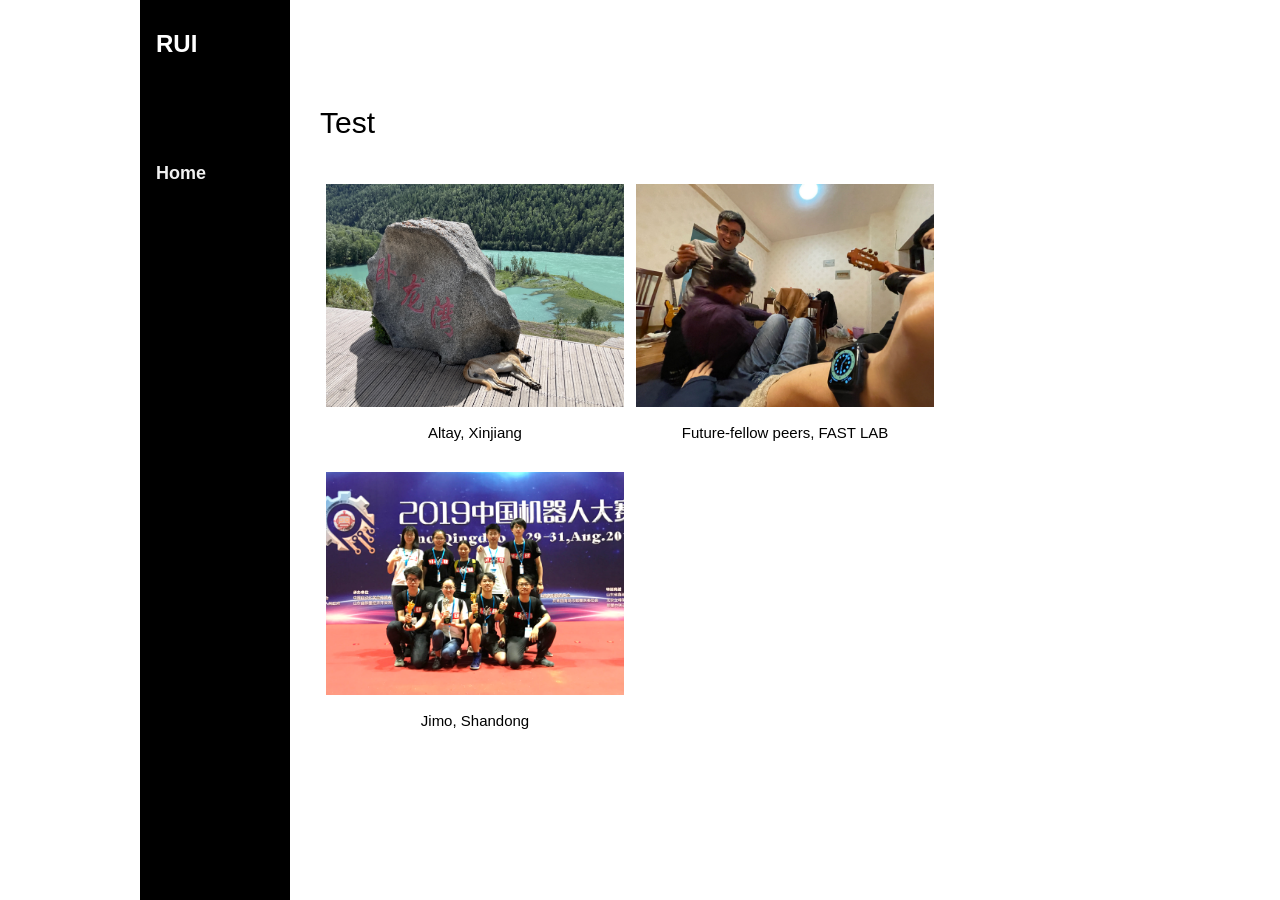
==== interests.html @ 39aa8a1a "Gallery xinjiang_dog corr" ====
<!DOCTYPE html>
<html xmlns="http://www.w3.org/1999/xhtml" xml:lang="en">

<head>

  <title>Rui Jin's Homepage</title>

  <meta charset="UTF-8">
  <meta name="viewport" content="width=device-width, initial-scale=1">
  <meta http-equiv="Content-Type" content="text/html; charset=UTF-8">
  <meta name="description" content="Yunhe Wang is currently a senior researcher at Huawei Noah's Ark Lab">
  <meta name="keywords" content="Rui Jin, 金锐, ruijin, jinrui, Robotics, ZJU, FAST Lab, UAV">
  <meta name="author" content="Rui Jin" />

  <link rel="stylesheet" href="w3.css">

  <style>
  .w3-sidebar a {font-family: "Roboto", sans-serif}
  body,h1,h2,h3,h4,h5,h6,.w3-wide {font-family: "Montserrat", sans-serif;}
  </style>

  <link rel="icon" type="image/png" href="images/icons.png">
  
  <style>
    div.gallery {
      margin: 5px;
      border: 1px solid #ffffff;
      float: left;
      width: 300px;
    }
    
    div.gallery:hover {
      border: 1px solid #ffffff;
    }
    
    div.gallery img {
      width: 100%;
      height: auto;
    }
    
    div.desc {
      padding: 15px;
      text-align: center;
    }
    </style>

</head>




<body class="w3-content" style="max-width:1000px">

<!-- !Sidebar/menu -->

<nav class="w3-sidebar w3-bar-block w3-black w3-collapse w3-top w3-right" style="z-index:3;width:150px" id="mySidebar">
  <div class="w3-container w3-display-container w3-padding-16">
    <h3><b>RUI</b></h3>
  </div>
  <div class="w3-padding-64 w3-text-light-grey w3-large" style="font-weight:bold">
    <a href="index.html" class="w3-bar-item w3-button">Home</a>
  </div>
</nav>

<!-- Top menu on small screens -->
<header class="w3-bar w3-top w3-hide-large w3-black w3-xlarge">
  <div class="w3-bar-item w3-padding-24">RUI</div>
  <a href="javascript:void(0)" class="w3-bar-item w3-button w3-padding-24 w3-right"  style="font-stretch: extra-expanded;" onclick="w3_open()"><b>≡</b></a>
  </div>
</header>

<!-- Overlay effect when opening sidebar on small screens -->
<div class="w3-overlay w3-hide-large" onclick="w3_close()" style="cursor:pointer" title="close side menu" id="myOverlay"></div>

<!-- !Pics -->



<div style="margin-left:180px;margin-top:100px">
  <h2>Test</h2>

  <br>

  <!-- <div class="w3-container w3-padding-32" >
    <img src="images/Gallery/xinjiang_dog.jpg" width="500px"/>

    <div style="position:relative; z-index:2; left:10px; top:10px">Altay, Xinjiang</div>  
  </div> -->

  <div class="gallery">
    <a target="_blank" href="images/Gallery/xinjiang_dog_new.jpg">
      <img src="images/Gallery/xinjiang_dog_new.jpg" alt="Wolong Bay" width="400" height="400">
    </a>
    <div class="desc">Altay, Xinjiang</div>
  </div>

  <div class="gallery">
    <a target="_blank" href="images/Gallery/fellow_peers2.jpg">
      <img src="images/Gallery/fellow_peers2.jpg" alt="Future-fellow Peers" width="400" height="400">
    </a>
    <div class="desc">Future-fellow peers, FAST LAB</div>
  </div>

  <div class="gallery">
    <a target="_blank" href="images/Gallery/robot_competition.png">
      <img src="images/Gallery/robot_competition.png" alt="Robot Competition" width="400" height="400">
    </a>
    <div class="desc">Jimo, Shandong</div>
  </div>

  <!-- <img src="images/Gallery/fellow_peers.jpg" width="500px"/>

  <div style="position:relative; z-index:2; left:10px; top:10px">Future-fellow peers, FAST LAB, Huzhou</div> -->


</div>


<script>
// Accordion 
function myAccFunc() {
  var x = document.getElementById("demoAcc");
  if (x.className.indexOf("w3-show") == -1) {
    x.className += " w3-show";
  } else {
    x.className = x.className.replace(" w3-show", "");
  }
}

// Click on the "Jeans" link on page load to open the accordion for demo purposes
document.getElementById("myBtn").click();


// Open and close sidebar
function w3_open() {
  document.getElementById("mySidebar").style.display = "block";
  document.getElementById("myOverlay").style.display = "block";
}
 
function w3_close() {
  document.getElementById("mySidebar").style.display = "none";
  document.getElementById("myOverlay").style.display = "none";
}
</script>

</body>
</html>
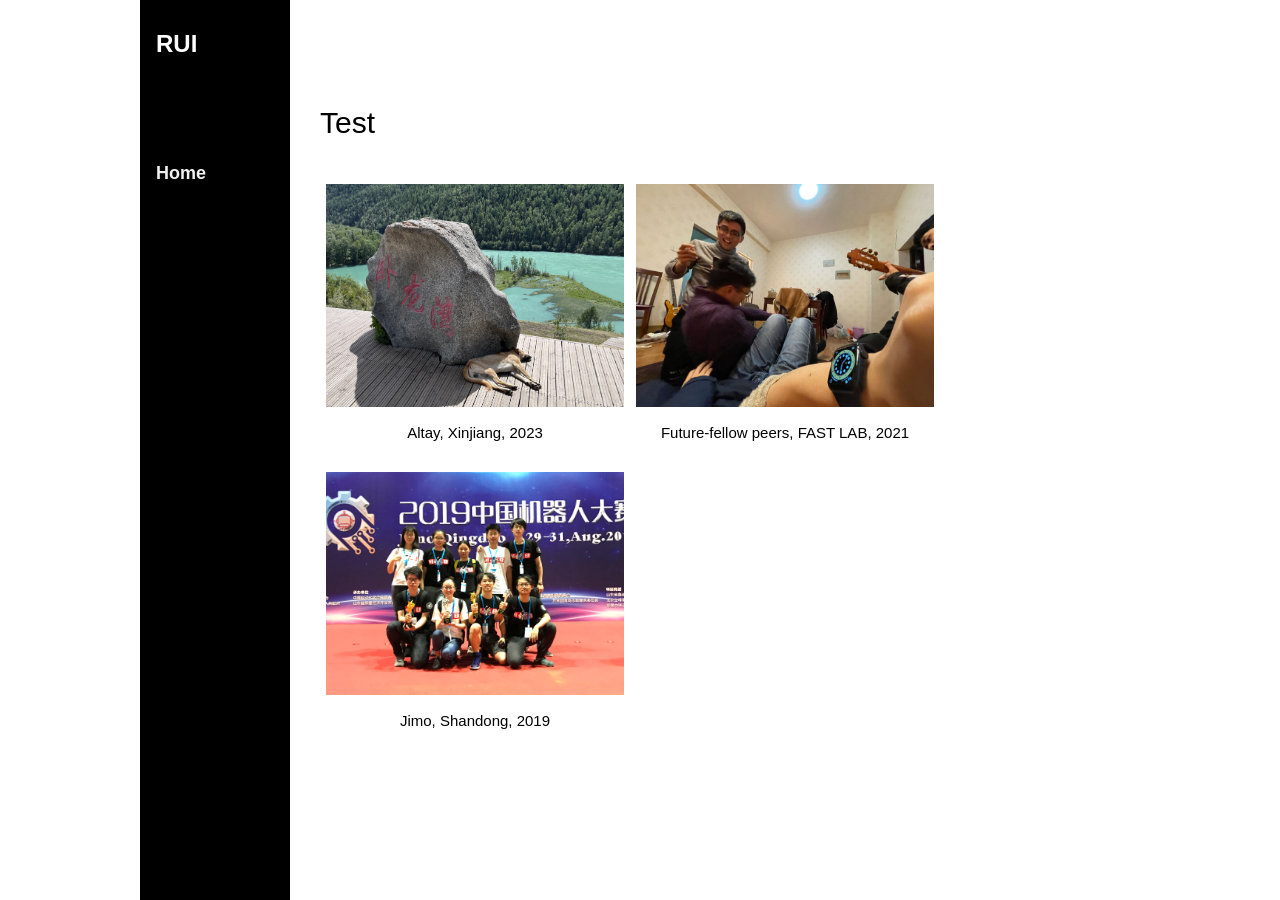
==== commit aeaf82a7: "Gallery time added" ====
--- a/interests.html
+++ b/interests.html
@@ -92,21 +92,21 @@
     <a target="_blank" href="images/Gallery/xinjiang_dog_new.jpg">
       <img src="images/Gallery/xinjiang_dog_new.jpg" alt="Wolong Bay" width="400" height="400">
     </a>
-    <div class="desc">Altay, Xinjiang</div>
+    <div class="desc">Altay, Xinjiang, 2023</div>
   </div>
 
   <div class="gallery">
     <a target="_blank" href="images/Gallery/fellow_peers2.jpg">
       <img src="images/Gallery/fellow_peers2.jpg" alt="Future-fellow Peers" width="400" height="400">
     </a>
-    <div class="desc">Future-fellow peers, FAST LAB</div>
+    <div class="desc">Future-fellow peers, FAST LAB, 2021</div>
   </div>
 
   <div class="gallery">
     <a target="_blank" href="images/Gallery/robot_competition.png">
       <img src="images/Gallery/robot_competition.png" alt="Robot Competition" width="400" height="400">
     </a>
-    <div class="desc">Jimo, Shandong</div>
+    <div class="desc">Jimo, Shandong, 2019</div>
   </div>
 
   <!-- <img src="images/Gallery/fellow_peers.jpg" width="500px"/>
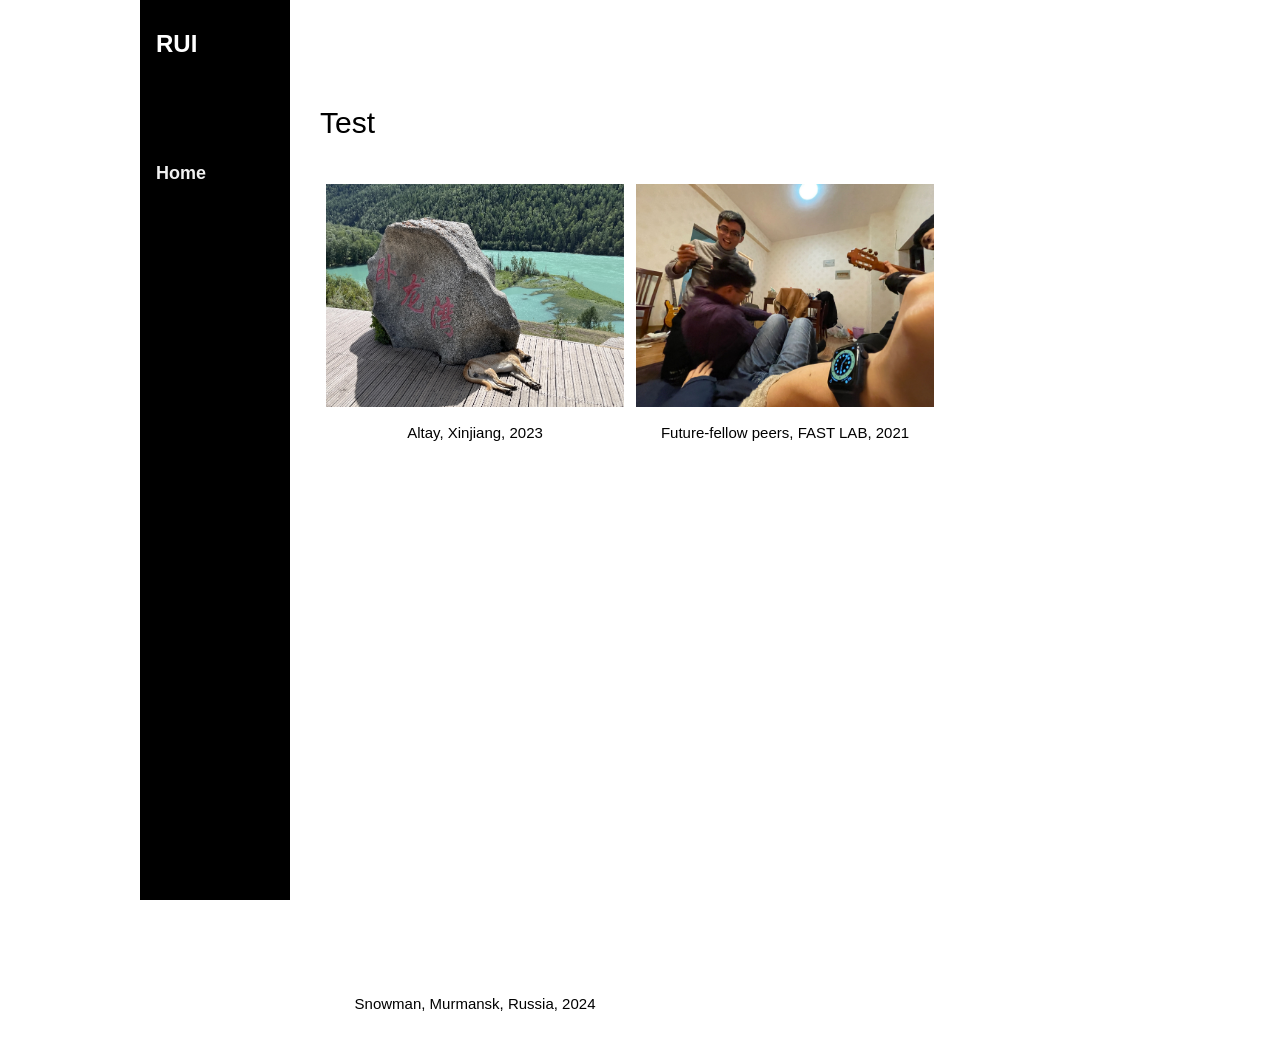
==== commit 3b20cb23: "add snowman" ====
--- a/interests.html
+++ b/interests.html
@@ -102,11 +102,21 @@
     <div class="desc">Future-fellow peers, FAST LAB, 2021</div>
   </div>
 
-  <div class="gallery">
+  <!-- <div class="gallery">
     <a target="_blank" href="images/Gallery/robot_competition.png">
       <img src="images/Gallery/robot_competition.png" alt="Robot Competition" width="400" height="400">
     </a>
     <div class="desc">Jimo, Shandong, 2019</div>
+  </div> -->
+
+  <div class="gallery">
+
+    <iframe src="https://lumalabs.ai/embed/b64cd634-aa9d-48ad-82da-a6e577165acf?mode=sparkles&background=%23ffffff&color=%23000000&showTitle=true&loadBg=true&logoPosition=bottom-left&infoPosition=bottom-right&cinematicVideo=undefined&showMenu=false" 
+            width="610" height="500" frameborder="0" title="luma embed" style="border: none;"></iframe>
+
+    <div class="desc">Snowman, Murmansk, Russia, 2024</div>
+
+
   </div>
 
   <!-- <img src="images/Gallery/fellow_peers.jpg" width="500px"/>
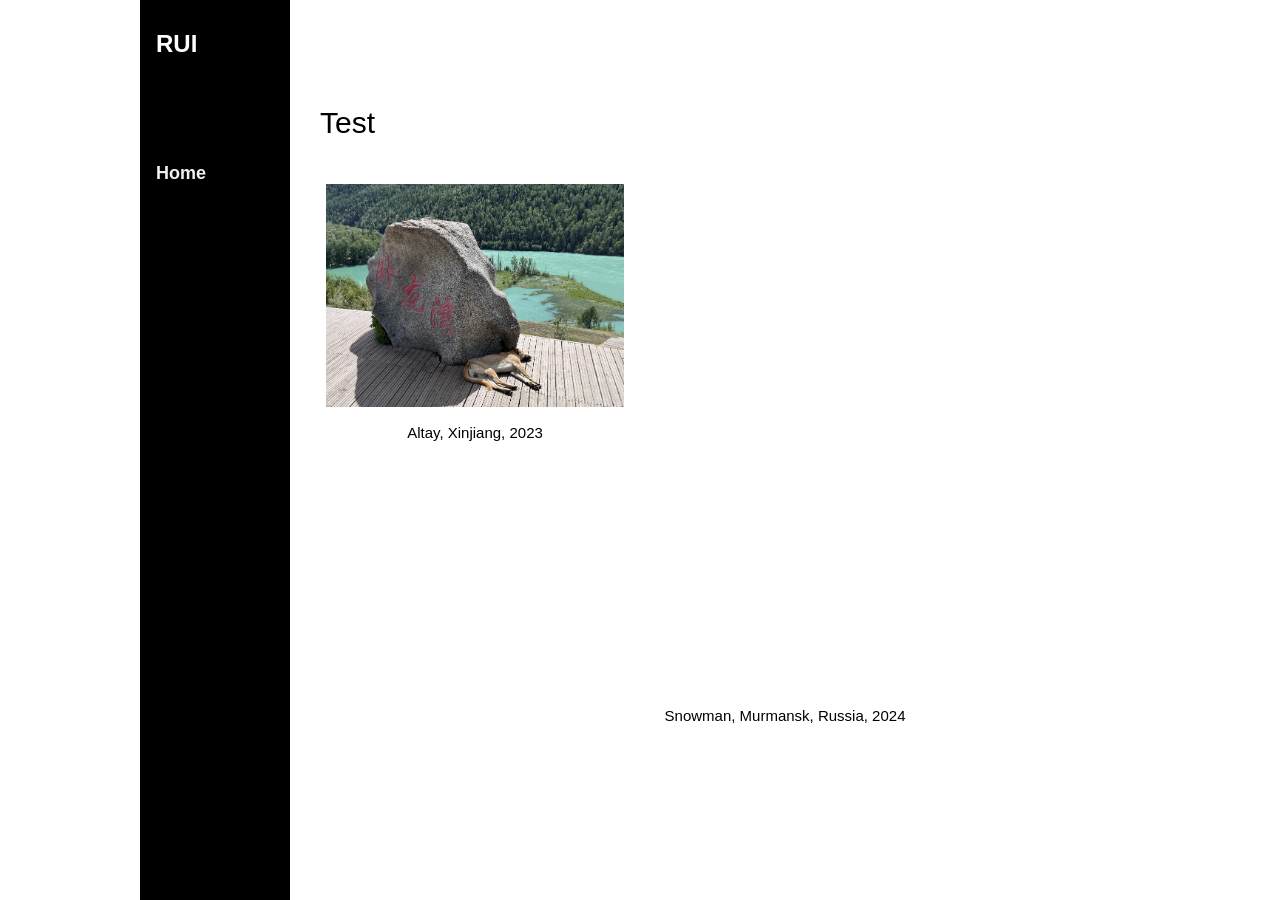
==== commit f4c60f61: "remove some pics" ====
--- a/interests.html
+++ b/interests.html
@@ -95,12 +95,12 @@
     <div class="desc">Altay, Xinjiang, 2023</div>
   </div>
 
-  <div class="gallery">
+  <!-- <div class="gallery">
     <a target="_blank" href="images/Gallery/fellow_peers2.jpg">
       <img src="images/Gallery/fellow_peers2.jpg" alt="Future-fellow Peers" width="400" height="400">
     </a>
     <div class="desc">Future-fellow peers, FAST LAB, 2021</div>
-  </div>
+  </div> -->
 
   <!-- <div class="gallery">
     <a target="_blank" href="images/Gallery/robot_competition.png">
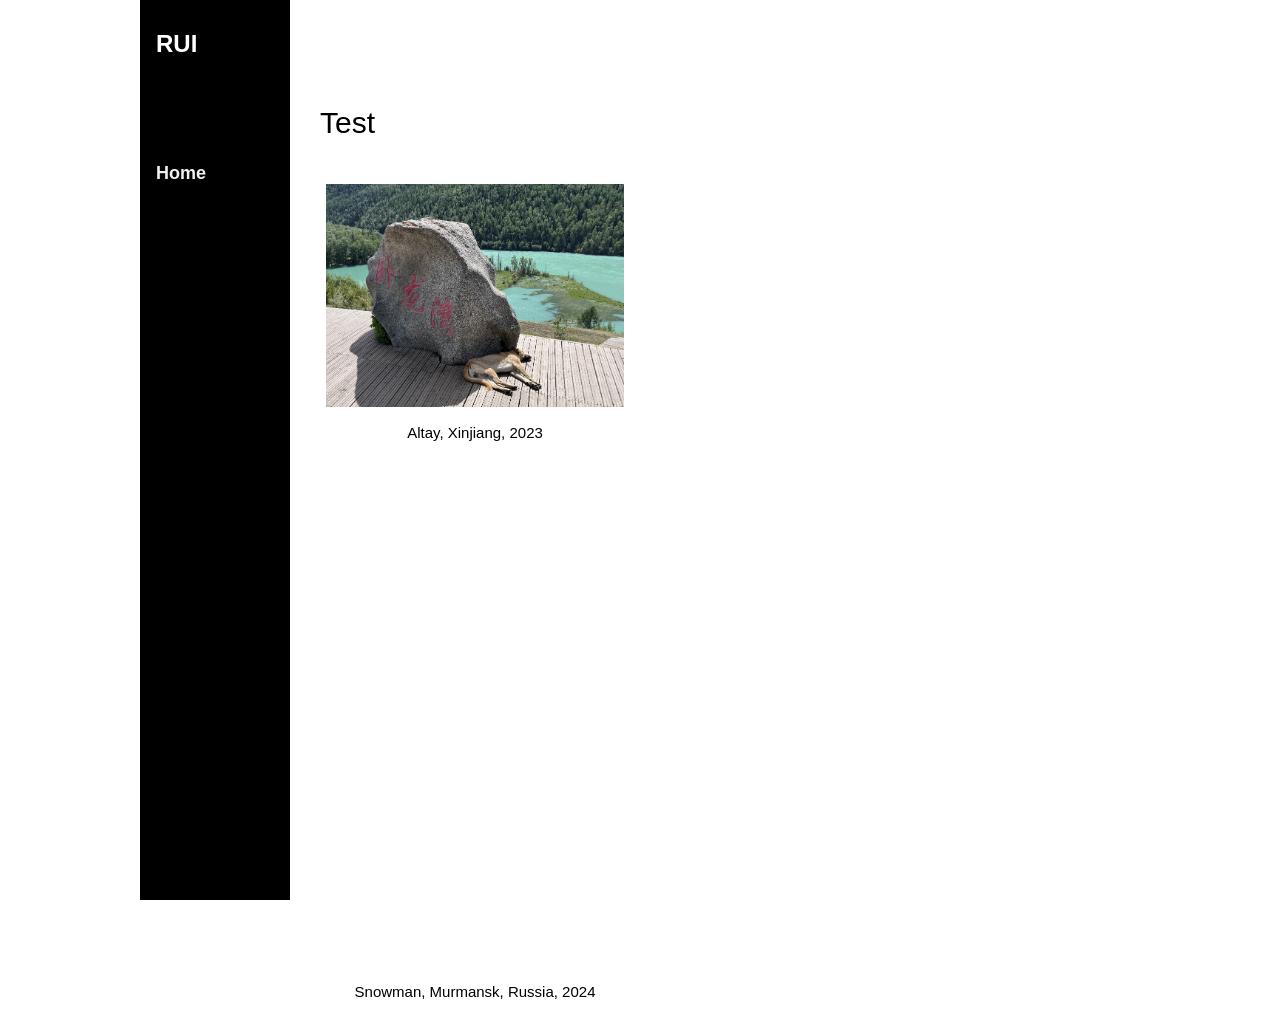
==== commit 04cfb978: "update UI" ====
--- a/interests.html
+++ b/interests.html
@@ -93,6 +93,12 @@
       <img src="images/Gallery/xinjiang_dog_new.jpg" alt="Wolong Bay" width="400" height="400">
     </a>
     <div class="desc">Altay, Xinjiang, 2023</div>
+
+    <iframe src="https://lumalabs.ai/embed/b64cd634-aa9d-48ad-82da-a6e577165acf?mode=sparkles&background=%23ffffff&color=%23000000&showTitle=true&loadBg=true&logoPosition=bottom-left&infoPosition=bottom-right&cinematicVideo=undefined&showMenu=false" 
+            width="600" height="500" frameborder="0" title="luma embed" style="border: none;"></iframe>
+
+    <div class="desc">Snowman, Murmansk, Russia, 2024</div>
+
   </div>
 
   <!-- <div class="gallery">
@@ -109,15 +115,6 @@
     <div class="desc">Jimo, Shandong, 2019</div>
   </div> -->
 
-  <div class="gallery">
-
-    <iframe src="https://lumalabs.ai/embed/b64cd634-aa9d-48ad-82da-a6e577165acf?mode=sparkles&background=%23ffffff&color=%23000000&showTitle=true&loadBg=true&logoPosition=bottom-left&infoPosition=bottom-right&cinematicVideo=undefined&showMenu=false" 
-            width="610" height="500" frameborder="0" title="luma embed" style="border: none;"></iframe>
-
-    <div class="desc">Snowman, Murmansk, Russia, 2024</div>
-
-
-  </div>
 
   <!-- <img src="images/Gallery/fellow_peers.jpg" width="500px"/>
 
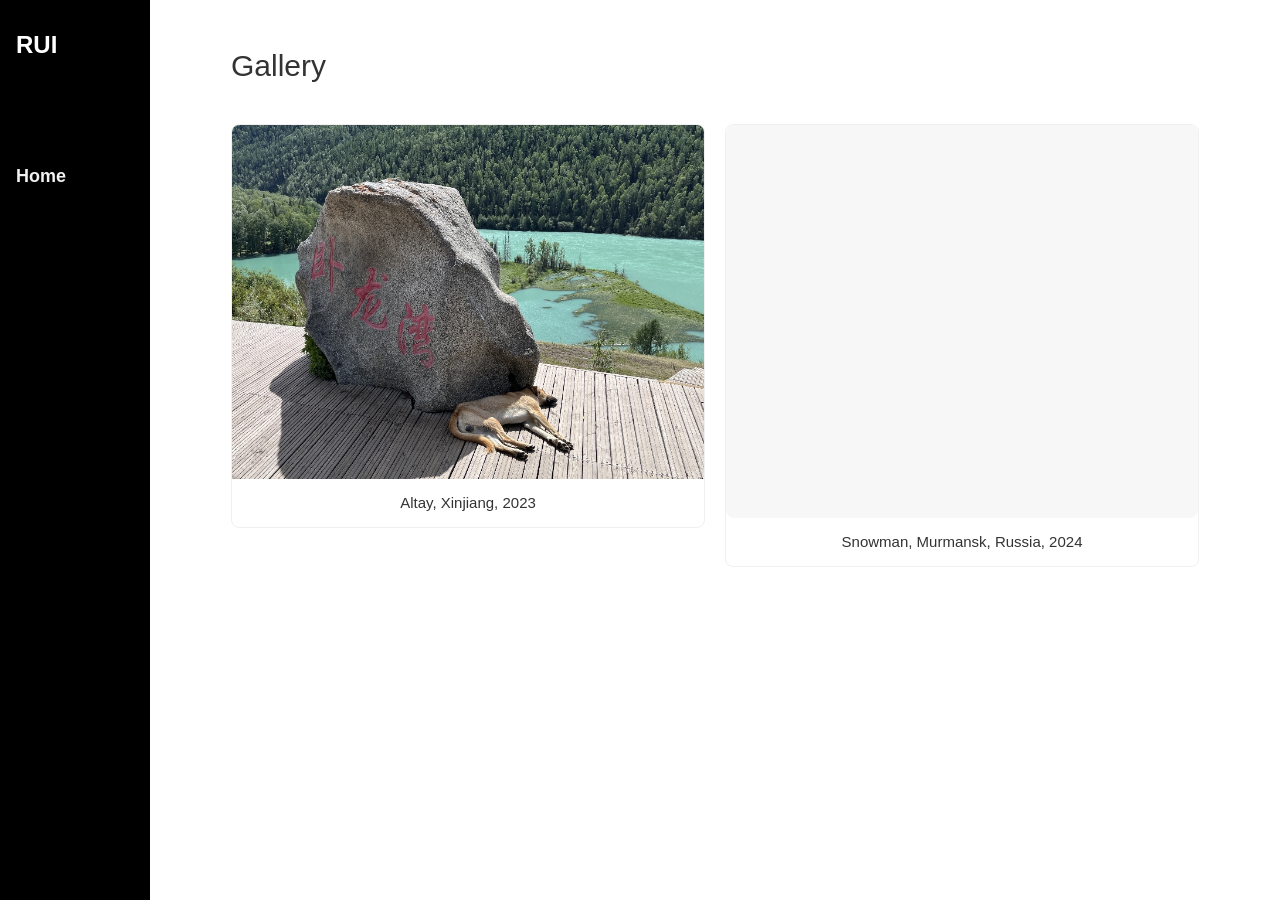
==== commit 9bf86c49: "Implement structural updates and optimizations across multiple modules" ====
--- a/interests.html
+++ b/interests.html
@@ -16,45 +16,76 @@
   <link rel="stylesheet" href="w3.css">
 
   <style>
-  .w3-sidebar a {font-family: "Roboto", sans-serif}
-  body,h1,h2,h3,h4,h5,h6,.w3-wide {font-family: "Montserrat", sans-serif;}
+    * { box-sizing: border-box; }
+    body, h1, h2, h3, h4, h5, h6, .w3-wide { font-family: "Montserrat", sans-serif; }
+    .w3-sidebar a { font-family: "Roboto", sans-serif; }
+    body { color: #333; line-height: 1.6; overflow-x: hidden; }
+    a { text-decoration: none; transition: opacity 0.2s ease; }
+    a:hover { opacity: 0.7; }
+    .main-content-wrapper { margin-left: 150px; }
+    .gallery-content { max-width: 1000px; width: 100%; margin: 0 auto; }
+    .gallery-grid {
+      display: grid;
+      grid-template-columns: repeat(auto-fit, minmax(260px, 1fr));
+      gap: 20px;
+      align-items: start;
+    }
+    .gallery {
+      border: 1px solid #f0f0f0;
+      border-radius: 8px;
+      overflow: hidden;
+      background: #fff;
+    }
+    .gallery img {
+      display: block;
+      width: 100%;
+      height: auto;
+    }
+    .media-frame {
+      position: relative;
+      width: 100%;
+      aspect-ratio: 6 / 5;
+      overflow: hidden;
+      border-radius: 8px;
+      background: #f7f7f7;
+    }
+    .media-frame iframe {
+      position: absolute;
+      inset: 0;
+      width: 100%;
+      height: 100%;
+      border: 0;
+    }
+    .desc {
+      padding: 12px 14px;
+      text-align: center;
+    }
+
+    @media screen and (max-width: 992px) {
+      .main-content-wrapper { margin-left: 0 !important; }
+      .w3-sidebar { display: none; }
+    }
+
+    @media screen and (max-width: 700px) {
+      .w3-container { padding-left: 18px; padding-right: 18px; }
+      .w3-main { max-width: 100vw; overflow-x: hidden; }
+      h2 { font-size: 1.6rem; }
+      .gallery-grid { grid-template-columns: 1fr; gap: 16px; }
+    }
   </style>
 
   <link rel="icon" type="image/png" href="images/icons.png">
-  
-  <style>
-    div.gallery {
-      margin: 5px;
-      border: 1px solid #ffffff;
-      float: left;
-      width: 300px;
-    }
-    
-    div.gallery:hover {
-      border: 1px solid #ffffff;
-    }
-    
-    div.gallery img {
-      width: 100%;
-      height: auto;
-    }
-    
-    div.desc {
-      padding: 15px;
-      text-align: center;
-    }
-    </style>
 
 </head>
 
 
 
 
-<body class="w3-content" style="max-width:1000px">
+<body>
 
 <!-- !Sidebar/menu -->
 
-<nav class="w3-sidebar w3-bar-block w3-black w3-collapse w3-top w3-right" style="z-index:3;width:150px" id="mySidebar">
+<nav class="w3-sidebar w3-bar-block w3-black w3-collapse" style="z-index:3;width:150px; left:0; top:0;" id="mySidebar">
   <div class="w3-container w3-display-container w3-padding-16">
     <h3><b>RUI</b></h3>
   </div>
@@ -66,8 +97,7 @@
 <!-- Top menu on small screens -->
 <header class="w3-bar w3-top w3-hide-large w3-black w3-xlarge">
   <div class="w3-bar-item w3-padding-24">RUI</div>
-  <a href="javascript:void(0)" class="w3-bar-item w3-button w3-padding-24 w3-right"  style="font-stretch: extra-expanded;" onclick="w3_open()"><b>≡</b></a>
-  </div>
+  <a href="javascript:void(0)" class="w3-bar-item w3-button w3-padding-24 w3-right" onclick="w3_open()"><b>≡</b></a>
 </header>
 
 <!-- Overlay effect when opening sidebar on small screens -->
@@ -77,8 +107,10 @@
 
 
 
-<div style="margin-left:180px;margin-top:100px">
-  <h2>Test</h2>
+<div class="w3-main main-content-wrapper">
+  <div class="w3-hide-large" style="margin-top:83px"></div>
+  <div class="gallery-content w3-container w3-padding-32">
+  <h2>Gallery</h2>
 
   <br>
 
@@ -88,17 +120,21 @@
     <div style="position:relative; z-index:2; left:10px; top:10px">Altay, Xinjiang</div>  
   </div> -->
 
-  <div class="gallery">
-    <a target="_blank" href="images/Gallery/xinjiang_dog_new.jpg">
-      <img src="images/Gallery/xinjiang_dog_new.jpg" alt="Wolong Bay" width="400" height="400">
-    </a>
-    <div class="desc">Altay, Xinjiang, 2023</div>
+  <div class="gallery-grid">
+    <div class="gallery">
+      <a target="_blank" href="images/Gallery/xinjiang_dog_new.jpg">
+        <img src="images/Gallery/xinjiang_dog_new.jpg" alt="Wolong Bay" width="400" height="400">
+      </a>
+      <div class="desc">Altay, Xinjiang, 2023</div>
+    </div>
 
-    <iframe src="https://lumalabs.ai/embed/b64cd634-aa9d-48ad-82da-a6e577165acf?mode=sparkles&background=%23ffffff&color=%23000000&showTitle=true&loadBg=true&logoPosition=bottom-left&infoPosition=bottom-right&cinematicVideo=undefined&showMenu=false" 
-            width="600" height="500" frameborder="0" title="luma embed" style="border: none;"></iframe>
-
-    <div class="desc">Snowman, Murmansk, Russia, 2024</div>
-
+    <div class="gallery">
+      <div class="media-frame">
+        <iframe src="https://lumalabs.ai/embed/b64cd634-aa9d-48ad-82da-a6e577165acf?mode=sparkles&amp;background=%23ffffff&amp;color=%23000000&amp;showTitle=true&amp;loadBg=true&amp;logoPosition=bottom-left&amp;infoPosition=bottom-right&amp;cinematicVideo=undefined&amp;showMenu=false"
+                title="Snowman, Murmansk, Russia, 2024"></iframe>
+      </div>
+      <div class="desc">Snowman, Murmansk, Russia, 2024</div>
+    </div>
   </div>
 
   <!-- <div class="gallery">
@@ -119,8 +155,7 @@
   <!-- <img src="images/Gallery/fellow_peers.jpg" width="500px"/>
 
   <div style="position:relative; z-index:2; left:10px; top:10px">Future-fellow peers, FAST LAB, Huzhou</div> -->
-
-
+</div>
 </div>
 
 
@@ -134,10 +169,6 @@
     x.className = x.className.replace(" w3-show", "");
   }
 }
-
-// Click on the "Jeans" link on page load to open the accordion for demo purposes
-document.getElementById("myBtn").click();
-
 
 // Open and close sidebar
 function w3_open() {
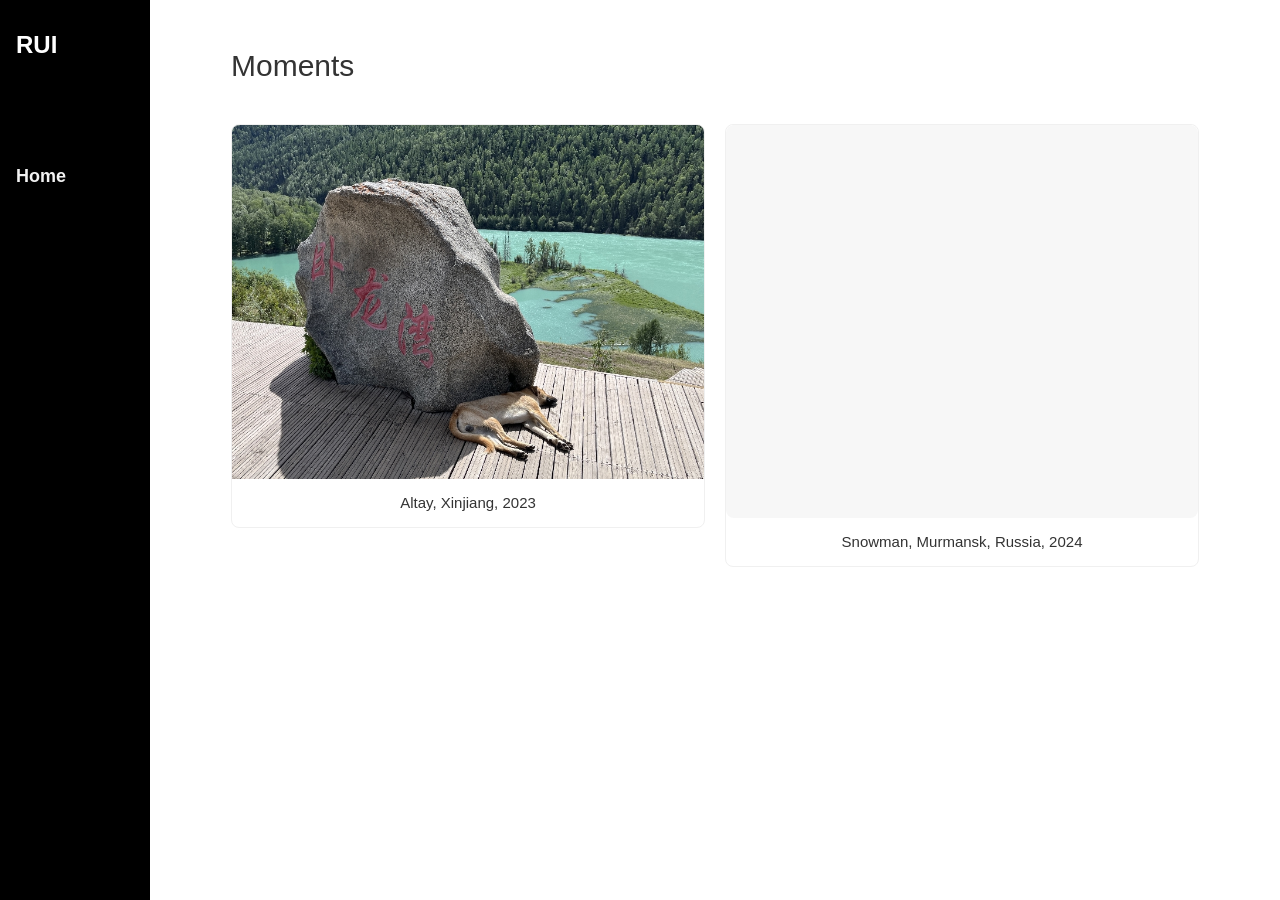
==== commit b38c10f1: "Add profile timeline and refresh content" ====
--- a/interests.html
+++ b/interests.html
@@ -110,7 +110,7 @@
 <div class="w3-main main-content-wrapper">
   <div class="w3-hide-large" style="margin-top:83px"></div>
   <div class="gallery-content w3-container w3-padding-32">
-  <h2>Gallery</h2>
+  <h2>Moments</h2>
 
   <br>
 
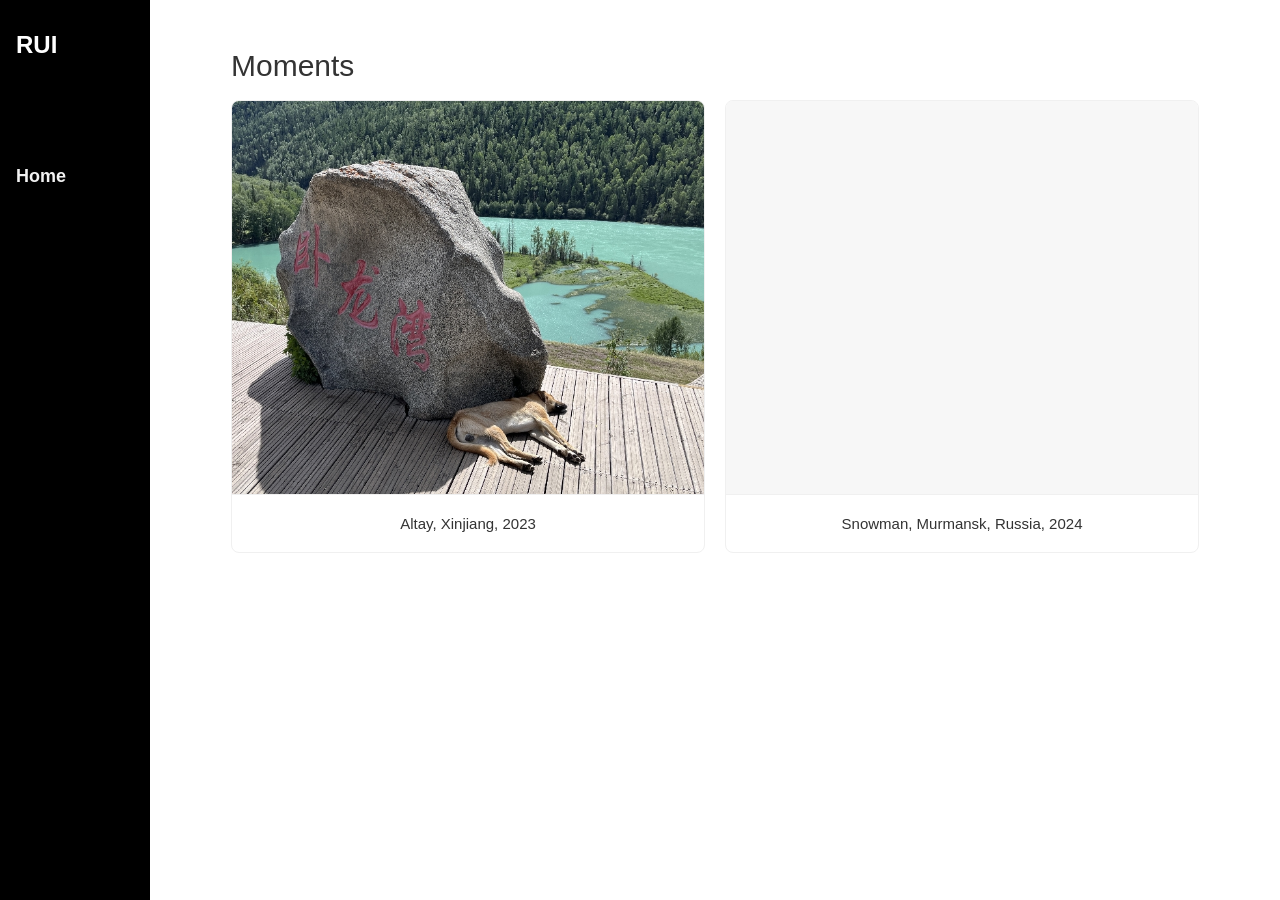
==== commit 57a6f7c3: "Hide visitor widget and align moments gallery" ====
--- a/interests.html
+++ b/interests.html
@@ -26,29 +26,28 @@
     .gallery-content { max-width: 1000px; width: 100%; margin: 0 auto; }
     .gallery-grid {
       display: grid;
-      grid-template-columns: repeat(auto-fit, minmax(260px, 1fr));
+      grid-template-columns: repeat(auto-fit, minmax(280px, 1fr));
       gap: 20px;
-      align-items: start;
+      align-items: stretch;
     }
     .gallery {
       border: 1px solid #f0f0f0;
       border-radius: 8px;
       overflow: hidden;
       background: #fff;
-    }
-    .gallery img {
-      display: block;
-      width: 100%;
-      height: auto;
+      display: flex;
+      flex-direction: column;
+      height: 100%;
     }
     .media-frame {
+      display: block;
       position: relative;
       width: 100%;
       aspect-ratio: 6 / 5;
       overflow: hidden;
-      border-radius: 8px;
       background: #f7f7f7;
     }
+    .media-frame img,
     .media-frame iframe {
       position: absolute;
       inset: 0;
@@ -56,9 +55,18 @@
       height: 100%;
       border: 0;
     }
+    .media-frame img {
+      object-fit: cover;
+    }
     .desc {
       padding: 12px 14px;
       text-align: center;
+      min-height: 58px;
+      display: flex;
+      align-items: center;
+      justify-content: center;
+      border-top: 1px solid #f0f0f0;
+      flex: 1;
     }
 
     @media screen and (max-width: 992px) {
@@ -112,8 +120,6 @@
   <div class="gallery-content w3-container w3-padding-32">
   <h2>Moments</h2>
 
-  <br>
-
   <!-- <div class="w3-container w3-padding-32" >
     <img src="images/Gallery/xinjiang_dog.jpg" width="500px"/>
 
@@ -122,7 +128,7 @@
 
   <div class="gallery-grid">
     <div class="gallery">
-      <a target="_blank" href="images/Gallery/xinjiang_dog_new.jpg">
+      <a class="media-frame" target="_blank" href="images/Gallery/xinjiang_dog_new.jpg">
         <img src="images/Gallery/xinjiang_dog_new.jpg" alt="Wolong Bay" width="400" height="400">
       </a>
       <div class="desc">Altay, Xinjiang, 2023</div>
